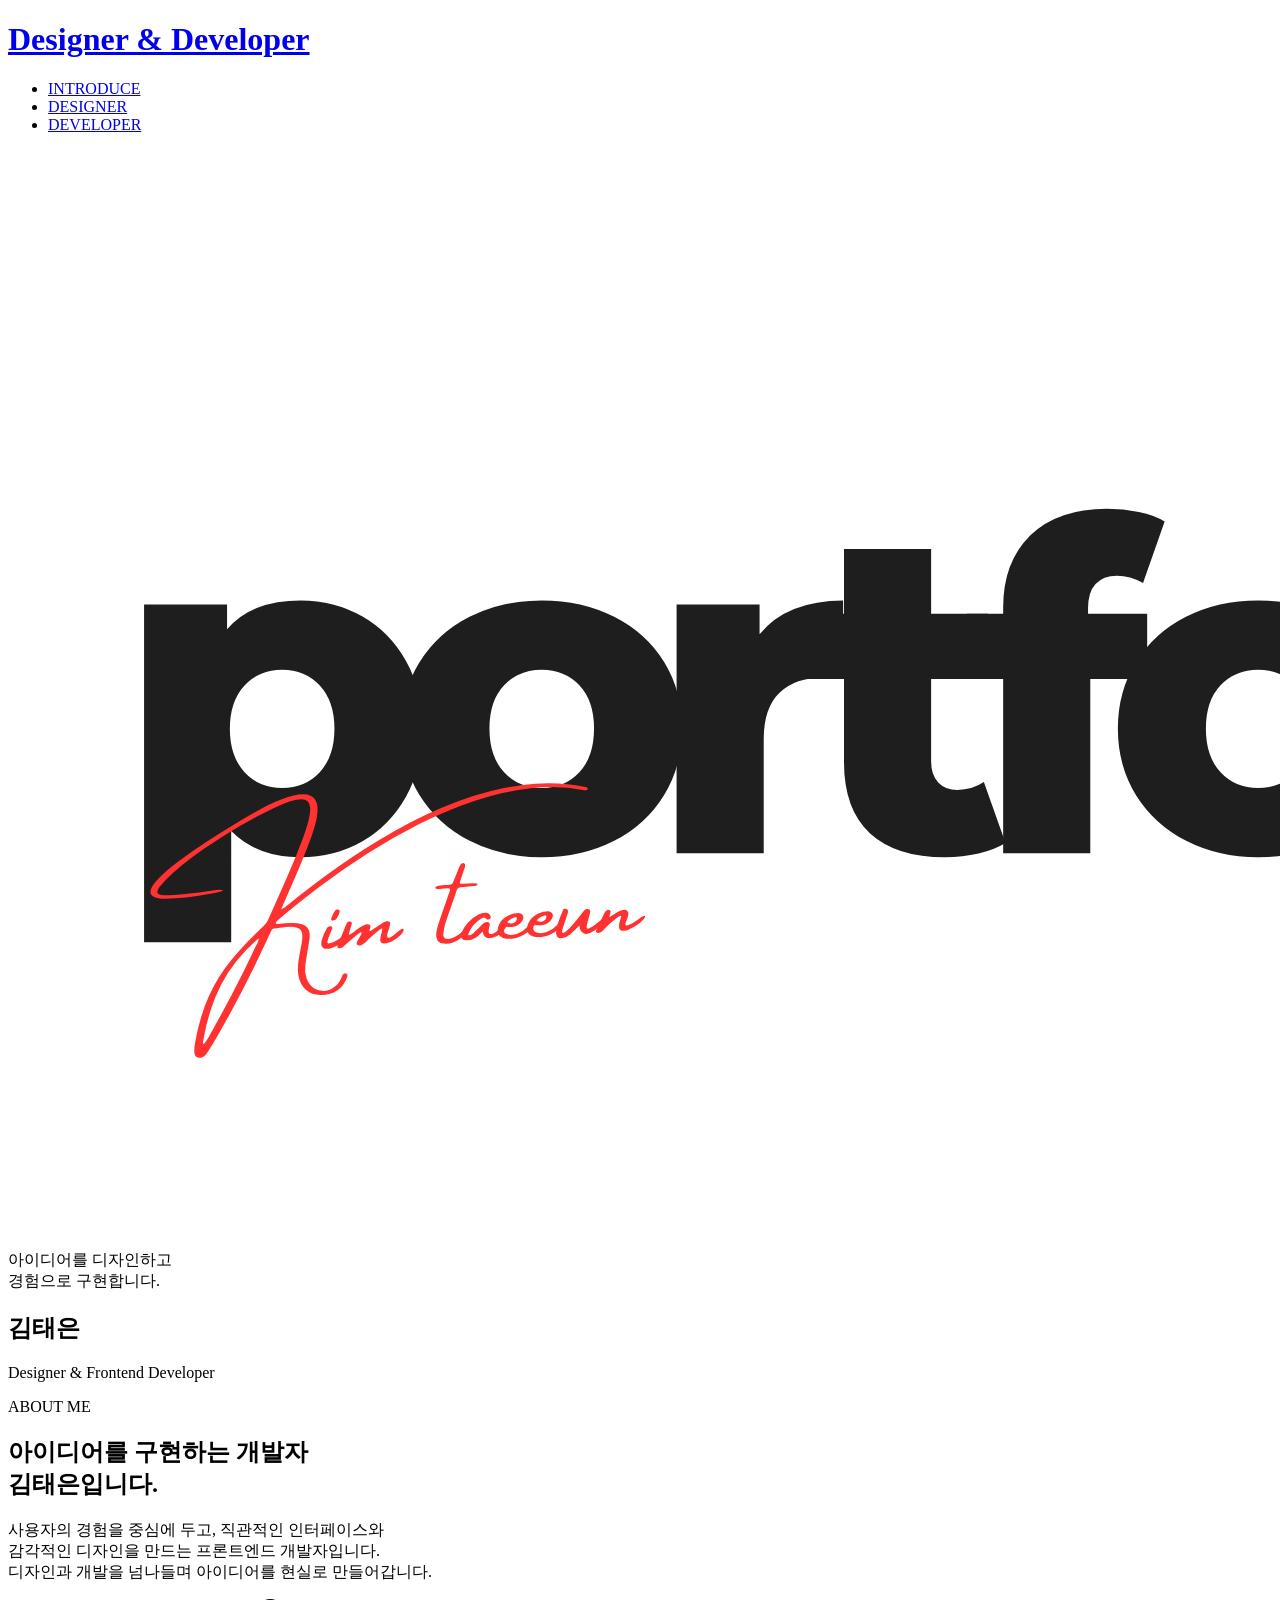
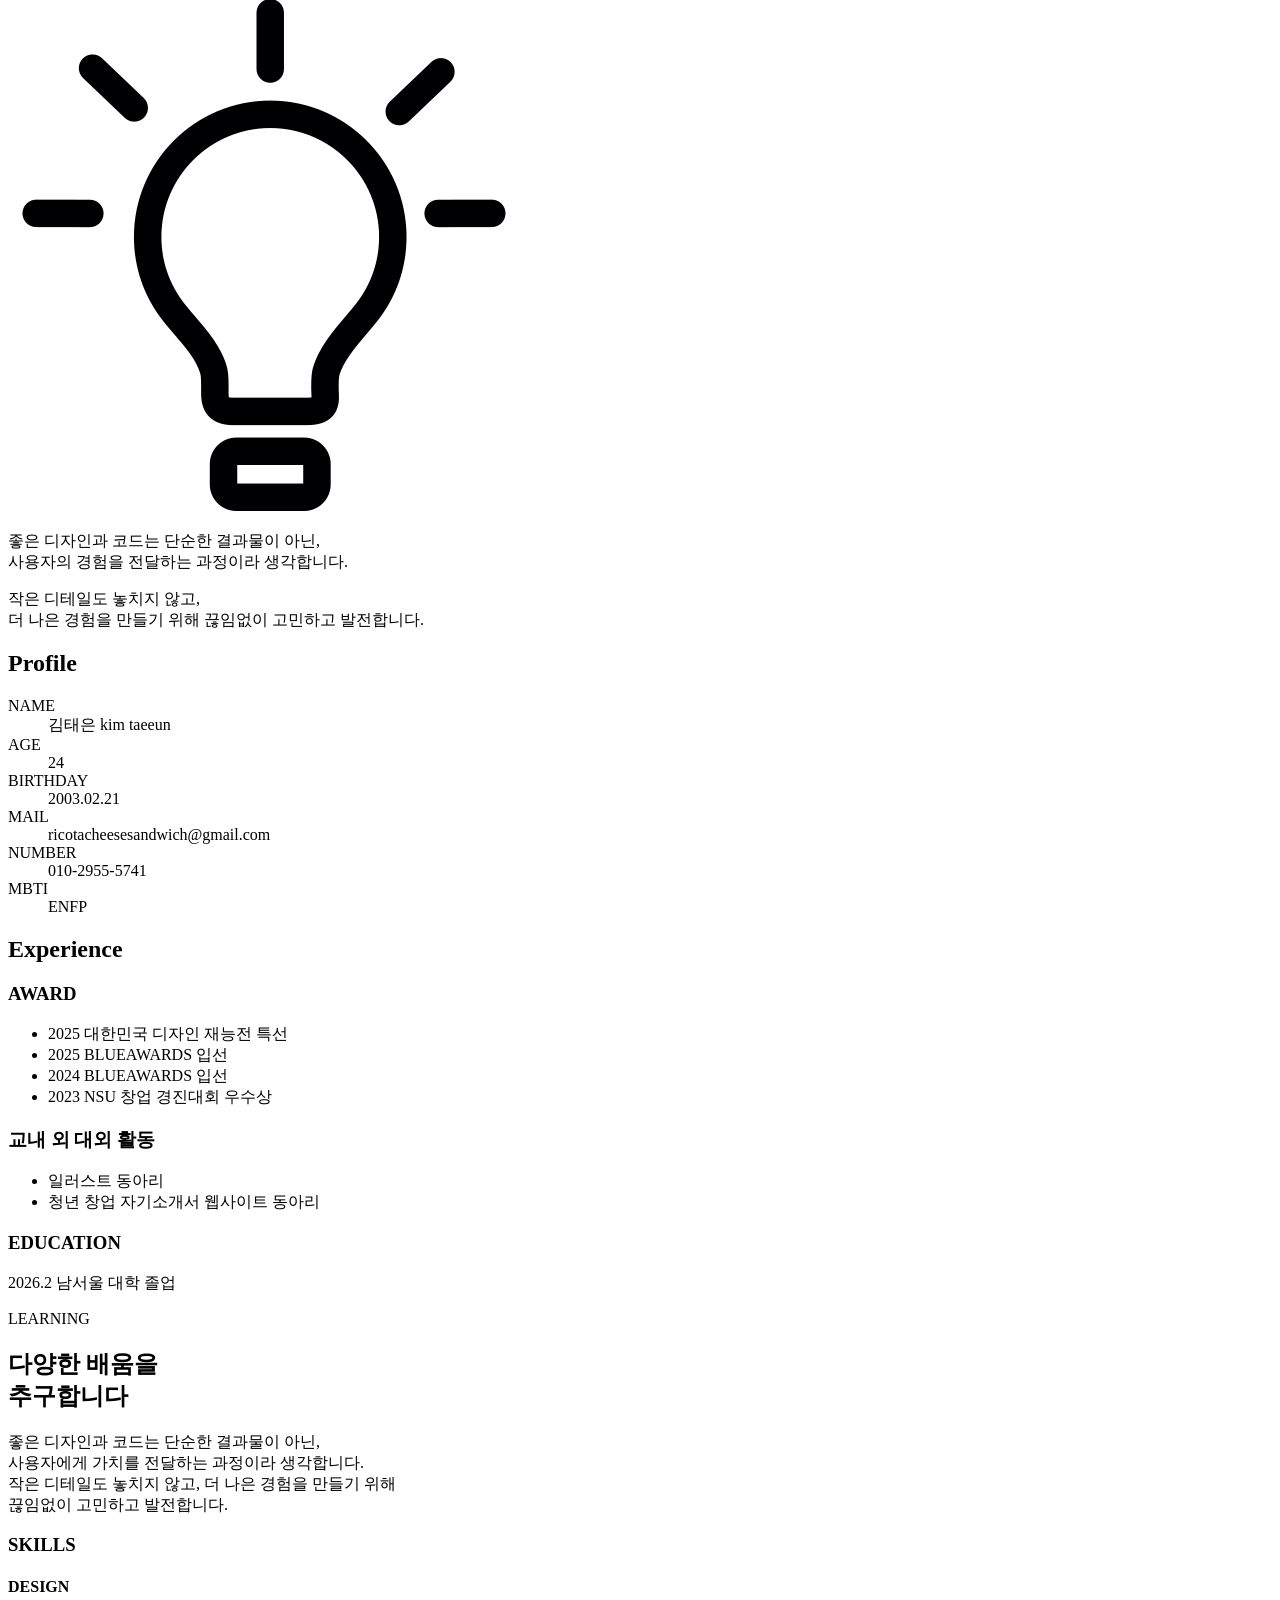
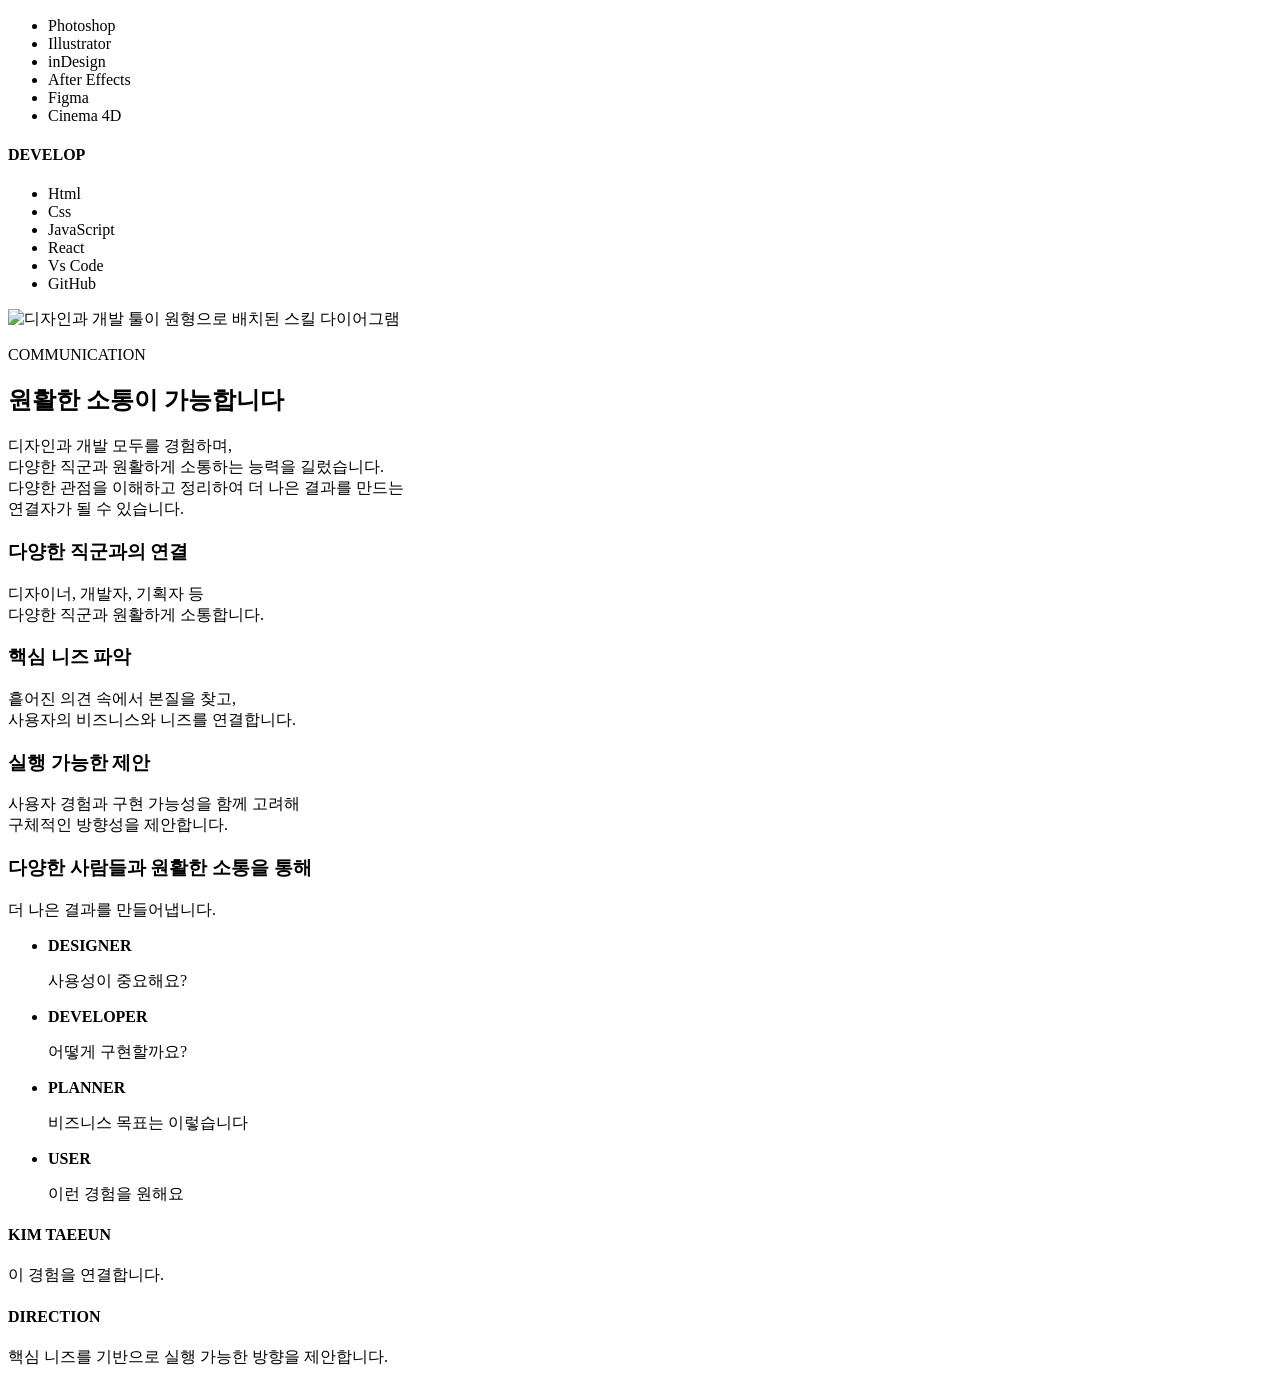
==== index.html @ 9dd090c0 "my_first_project" ====
<!doctype html>
<html lang="en">
  <head>
    <meta charset="UTF-8" />
    <meta name="viewport" content="width=device-width, initial-scale=1.0" />
    <title>김태은 자기소개서 사이트</title>
  </head>

  <body>
    <!-- 상단 -->
    <header class="site-header">
      <div class="site-header__inner">
        <h1 class="logo">
          <a href="#main">Designer & Developer</a>
        </h1>
        <nav class="site-nav">
          <ul>
            <li>
              <a href="#introduce">INTRODUCE</a>
            </li>
            <li>
              <a href="#designer">DESIGNER</a>
            </li>

            <li>
              <a href="#developer">DEVELOPER</a>
            </li>
          </ul>
        </nav>
      </div>
    </header>

    <!-- 메인소개 -->

    <main>
      <div class="hero__image-box">
          <img
            src="img\메인 제목.png"
            alt="포트폴리오로고"
            class="hero__img"
          />
        </div>

      <section id="intro">
        <p>
          아이디어를 디자인하고<br />
          경험으로 구현합니다.
        </p>
      </section>

      <section class="profile-name">
        <h2>김태은</h2>
        <p>Designer &amp; Frontend Developer</p>
      </section>
<!-- 소개첫페이지 -->
       <section id="introduce">
    <p>ABOUT ME</p>

    <h2>
      아이디어를 구현하는 개발자<br>
      김태은입니다.
    </h2>
<p>
      사용자의 경험을 중심에 두고, 직관적인 인터페이스와<br>
      감각적인 디자인을 만드는 프론트엔드 개발자입니다.<br>
      디자인과 개발을 넘나들며 아이디어를 현실로 만들어갑니다.
    </p>
<img src="img\전구 아이콘.png" alt="전구 아이콘">
 <p>
      좋은 디자인과 코드는 단순한 결과물이 아닌,<br>
      사용자의 경험을 전달하는 과정이라 생각합니다.
    </p>
 <p>
      작은 디테일도 놓치지 않고,<br>
      더 나은 경험을 만들기 위해 끊임없이 고민하고 발전합니다.
    </p>
<!-- 내정보 -->
     <section class="information">
      <h2>Profile</h2>

      <dl>
        <dt>NAME</dt>
        <dd>김태은 kim taeeun</dd>

        <dt>AGE</dt>
        <dd>24</dd>

        <dt>BIRTHDAY</dt>
        <dd>2003.02.21</dd>

        <dt>MAIL</dt>
        <dd>ricotacheesesandwich@gmail.com</dd>

        <dt>NUMBER</dt>
        <dd>010-2955-5741</dd>

        <dt>MBTI</dt>
        <dd>ENFP</dd>
      </dl>
    </section>
<!-- 경험 및 스팩 -->
   <section class="experience">
      <h2>Experience</h2>

      <article>
        <h3>AWARD</h3>
        <ul>
          <li>2025 대한민국 디자인 재능전 특선</li>
          <li>2025 BLUEAWARDS 입선</li>
          <li>2024 BLUEAWARDS 입선</li>
          <li>2023 NSU 창업 경진대회 우수상</li>
        </ul>
      </article>

      <article>
        <h3>교내 외 대외 활동</h3>
        <ul>
          <li>일러스트 동아리</li>
          <li>청년 창업 자기소개서 웹사이트 동아리</li>
        </ul>
      </article>

      <article>
        <h3>EDUCATION</h3>
        <p>2026.2 남서울 대학 졸업</p>
      </article>
    </section>
  </section>
  <!-- 배운거 -->
<section id="learning">
    <p>LEARNING</p>

    <h2>
      다양한 배움을<br>
      추구합니다
    </h2>

    <p>
      좋은 디자인과 코드는 단순한 결과물이 아닌,<br>
      사용자에게 가치를 전달하는 과정이라 생각합니다.<br>
      작은 디테일도 놓치지 않고, 더 나은 경험을 만들기 위해<br>
      끊임없이 고민하고 발전합니다.
    </p>
<!-- 스킬 -->
    <section id="skills">
      <h3>SKILLS</h3>

      <section>
        <h4>DESIGN</h4>
        <ul>
          <li>Photoshop</li>
          <li>Illustrator</li>
          <li>inDesign</li>
          <li>After Effects</li>
          <li>Figma</li>
          <li>Cinema 4D</li>
        </ul>
      </section>

      <section>
        <h4>DEVELOP</h4>
        <ul>
          <li>Html</li>
          <li>Css</li>
          <li>JavaScript</li>
          <li>React</li>
          <li>Vs Code</li>
          <li>GitHub</li>
        </ul>
      </section>
    </section>

<!-- 고민을 좀 해봐야함. 돌아가는 아이콘들임 -->
       <img src="" alt="디자인과 개발 툴이 원형으로 배치된 스킬 다이어그램">

<!-- 커뮤니케이션 -->
       <section id="communication">
    <p>COMMUNICATION</p>

    <h2>원활한 소통이 가능합니다</h2>

    <p>
      디자인과 개발 모두를 경험하며,<br>
      다양한 직군과 원활하게 소통하는 능력을 길렀습니다.<br>
      다양한 관점을 이해하고 정리하여 더 나은 결과를 만드는<br>
      연결자가 될 수 있습니다.
    </p>
    </main>

      <section label="소통 방식">
      <article>
        <h3>다양한 직군과의 연결</h3>
        <p>
          디자이너, 개발자, 기획자 등<br>
          다양한 직군과 원활하게 소통합니다.
        </p>
      </article>

      <article>
        <h3>핵심 니즈 파악</h3>
        <p>
          흩어진 의견 속에서 본질을 찾고,<br>
          사용자의 비즈니스와 니즈를 연결합니다.
        </p>
      </article>

      <article>
        <h3>실행 가능한 제안</h3>
        <p>
          사용자 경험과 구현 가능성을 함께 고려해<br>
          구체적인 방향성을 제안합니다.
        </p>
      </article>
    </section>

    <section label="협업 흐름">
      <h3>다양한 사람들과 원활한 소통을 통해</h3>
      <p>더 나은 결과를 만들어냅니다.</p>

      <ul>
        <li>
          <strong>DESIGNER</strong>
          <p>사용성이 중요해요?</p>
        </li>
        <li>
          <strong>DEVELOPER</strong>
          <p>어떻게 구현할까요?</p>
        </li>
        <li>
          <strong>PLANNER</strong>
          <p>비즈니스 목표는 이렇습니다</p>
        </li>
        <li>
          <strong>USER</strong>
          <p>이런 경험을 원해요</p>
        </li>
      </ul>

      <article>
        <h4>KIM TAEEUN</h4>
        <p>이 경험을 연결합니다.</p>
      </article>

      <article>
        <h4>DIRECTION</h4>
        <p>핵심 니즈를 기반으로 실행 가능한 방향을 제안합니다.</p>
      </article>
    </section>
  </section>

  </body>
</html>
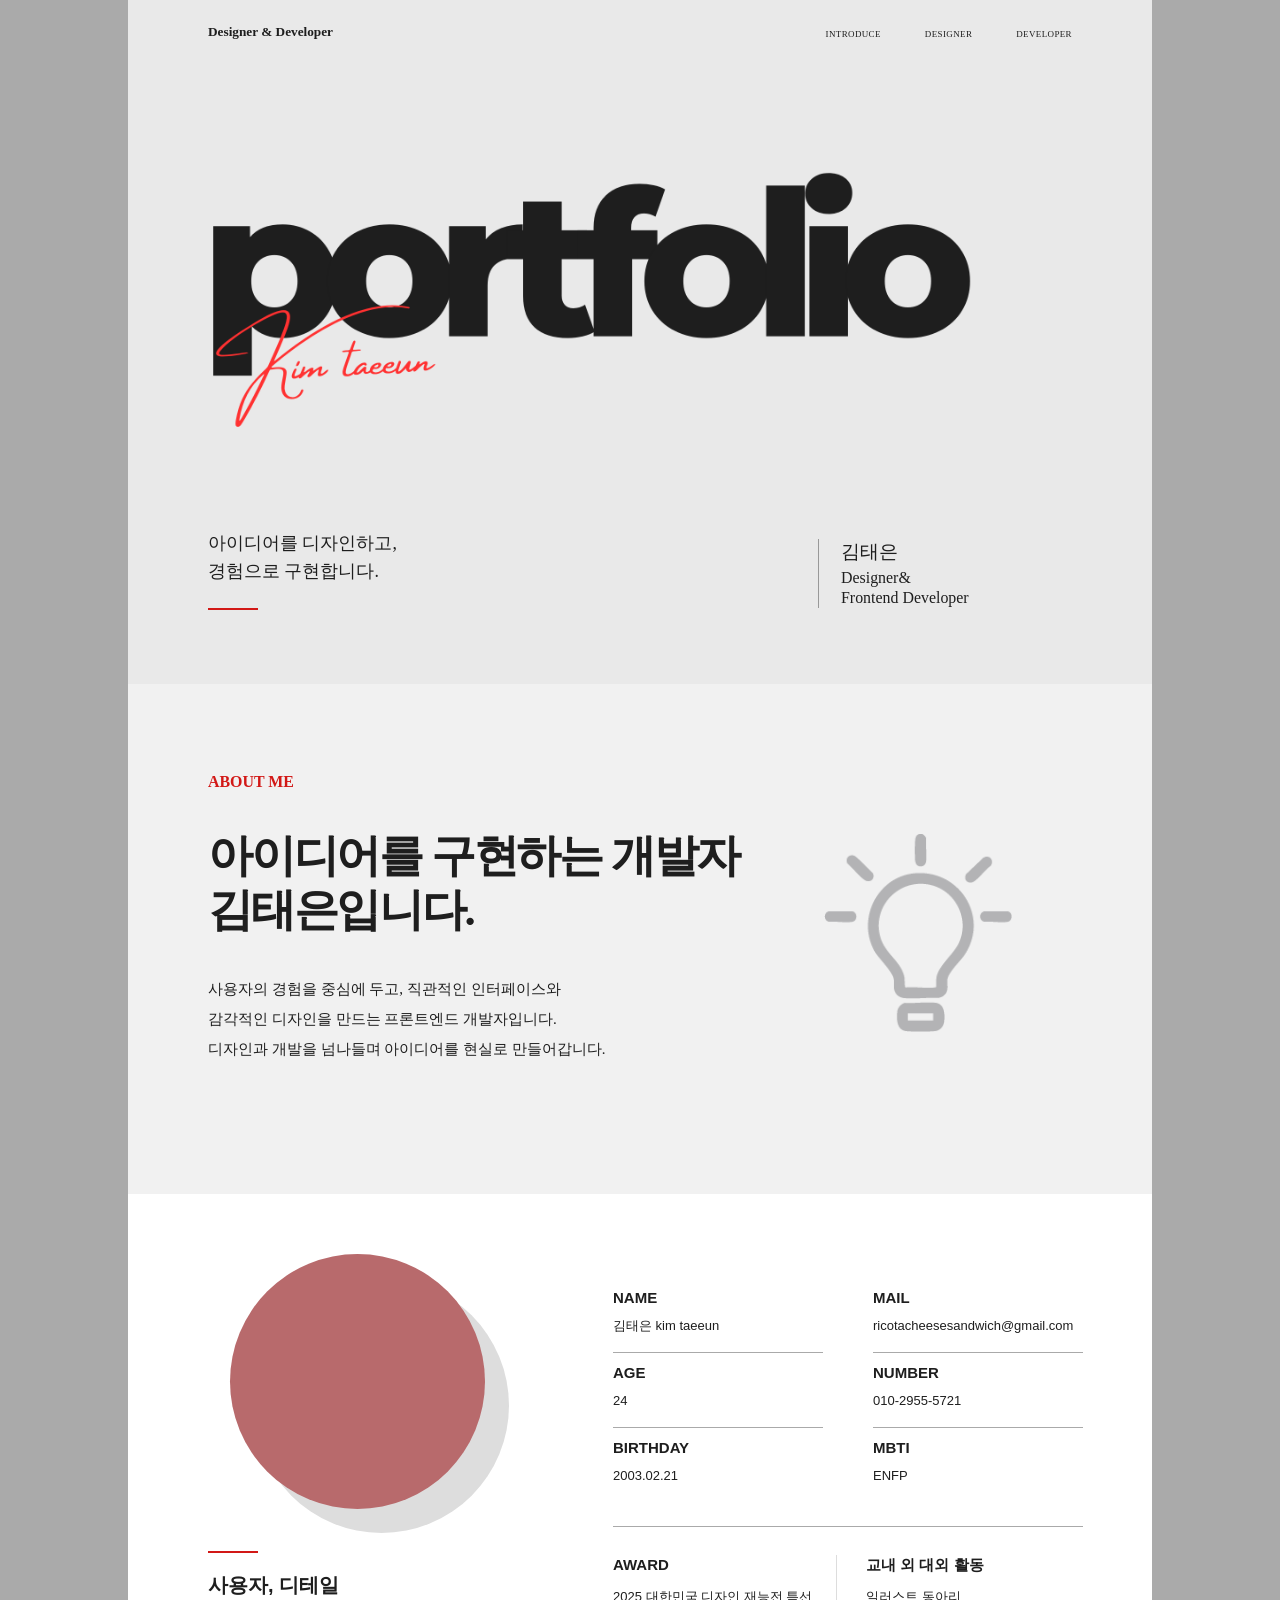
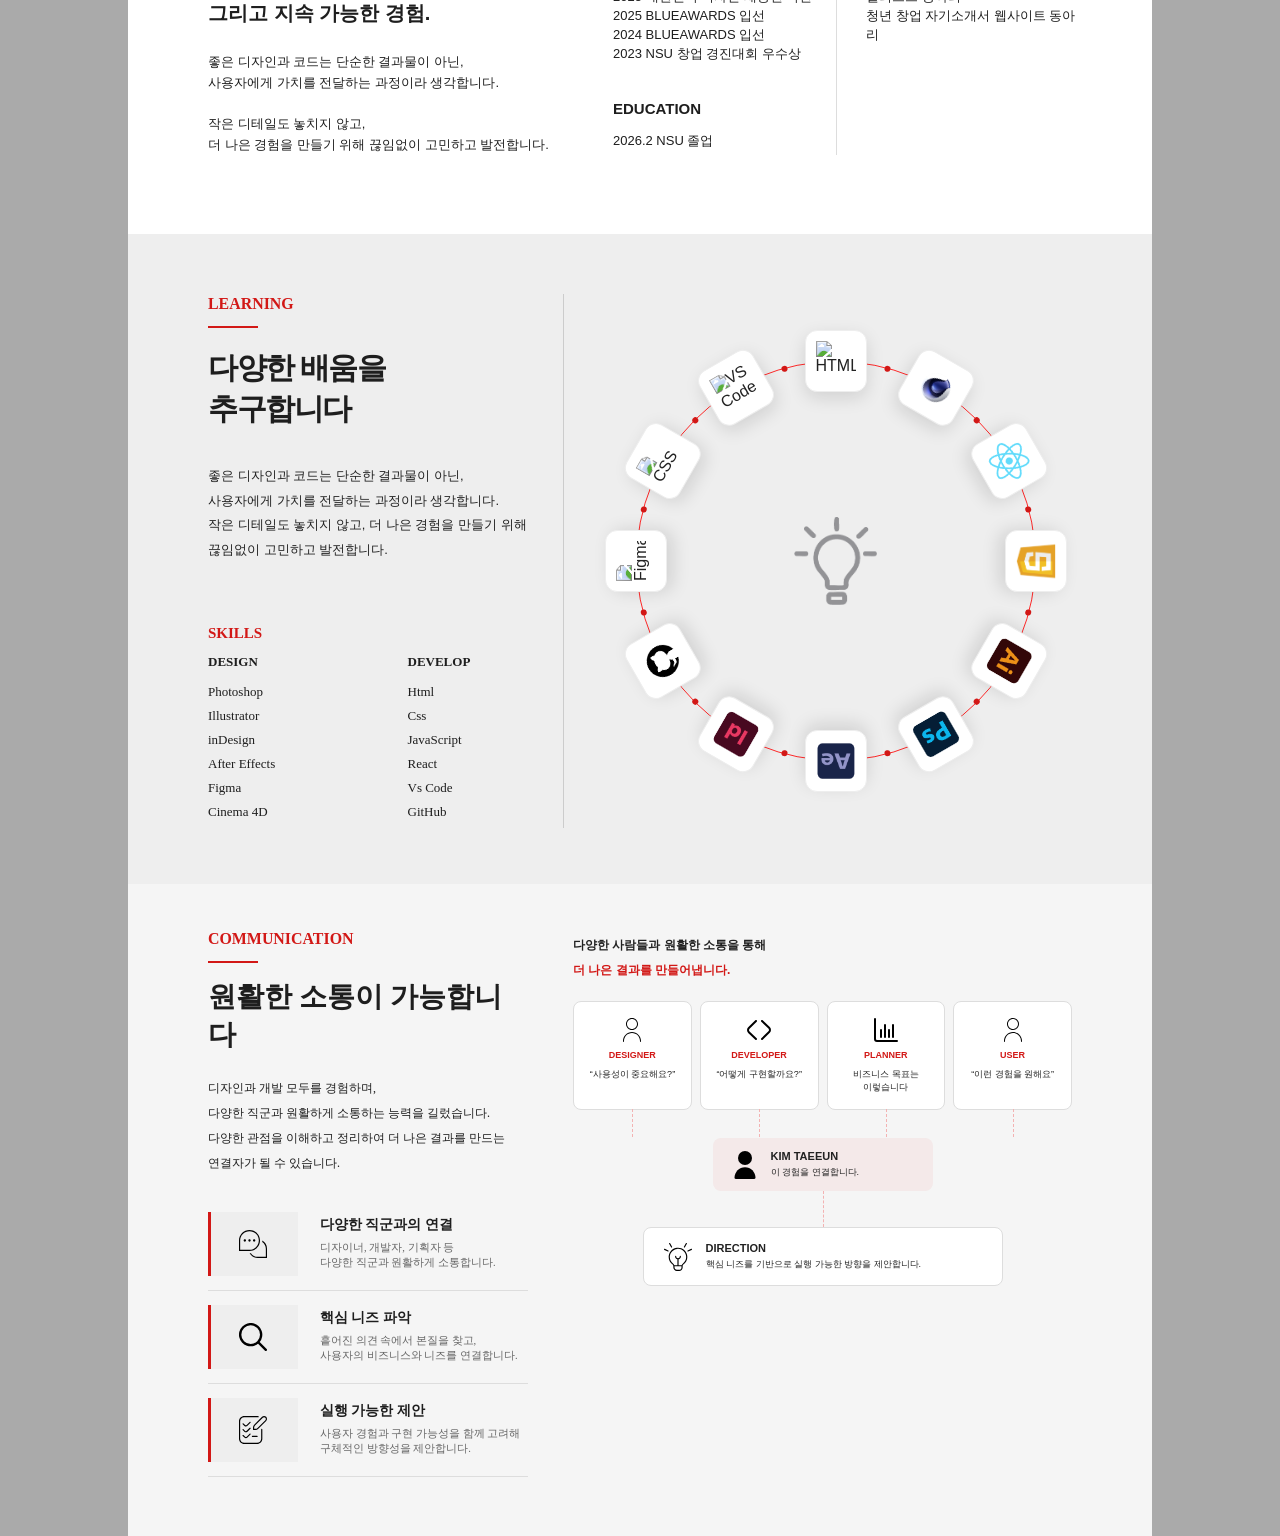
==== commit 7c1be2f8: "html_end" ====
--- a/index.html
+++ b/index.html
@@ -1,252 +1,395 @@
 <!doctype html>
-<html lang="en">
+<html lang="ko">
   <head>
     <meta charset="UTF-8" />
     <meta name="viewport" content="width=device-width, initial-scale=1.0" />
-    <title>김태은 자기소개서 사이트</title>
+    <title>Kim Taeeun Portfolio</title>
+    <link rel="stylesheet" href="indexstyle.css" />
   </head>
 
   <body>
-    <!-- 상단 -->
-    <header class="site-header">
-      <div class="site-header__inner">
+    <div class="page">
+      <header class="site-header">
         <h1 class="logo">
-          <a href="#main">Designer & Developer</a>
+          <a href="./index.html">Designer & Developer</a>
         </h1>
-        <nav class="site-nav">
+
+        <nav class="site-nav" aria-label="주요 메뉴">
           <ul>
-            <li>
-              <a href="#introduce">INTRODUCE</a>
-            </li>
-            <li>
-              <a href="#designer">DESIGNER</a>
-            </li>
-
-            <li>
-              <a href="#developer">DEVELOPER</a>
-            </li>
+            <li><a href="./index.html">INTRODUCE</a></li>
+            <li><a href="./design.html">DESIGNER</a></li>
+            <li><a href="./developer.html">DEVELOPER</a></li>
           </ul>
         </nav>
-      </div>
-    </header>
-
-    <!-- 메인소개 -->
-
-    <main>
-      <div class="hero__image-box">
+      </header>
+
+      <main>
+        <section class="hero">
           <img
-            src="img\메인 제목.png"
-            alt="포트폴리오로고"
+            src="img\main_title.png"
+            alt="portfolio Kim Taeeun"
             class="hero__img"
           />
-        </div>
-
-      <section id="intro">
-        <p>
-          아이디어를 디자인하고<br />
-          경험으로 구현합니다.
-        </p>
-      </section>
-
-      <section class="profile-name">
-        <h2>김태은</h2>
-        <p>Designer &amp; Frontend Developer</p>
-      </section>
-<!-- 소개첫페이지 -->
-       <section id="introduce">
-    <p>ABOUT ME</p>
-
-    <h2>
-      아이디어를 구현하는 개발자<br>
-      김태은입니다.
-    </h2>
-<p>
-      사용자의 경험을 중심에 두고, 직관적인 인터페이스와<br>
-      감각적인 디자인을 만드는 프론트엔드 개발자입니다.<br>
-      디자인과 개발을 넘나들며 아이디어를 현실로 만들어갑니다.
-    </p>
-<img src="img\전구 아이콘.png" alt="전구 아이콘">
- <p>
-      좋은 디자인과 코드는 단순한 결과물이 아닌,<br>
-      사용자의 경험을 전달하는 과정이라 생각합니다.
-    </p>
- <p>
-      작은 디테일도 놓치지 않고,<br>
-      더 나은 경험을 만들기 위해 끊임없이 고민하고 발전합니다.
-    </p>
-<!-- 내정보 -->
-     <section class="information">
-      <h2>Profile</h2>
-
-      <dl>
-        <dt>NAME</dt>
-        <dd>김태은 kim taeeun</dd>
-
-        <dt>AGE</dt>
-        <dd>24</dd>
-
-        <dt>BIRTHDAY</dt>
-        <dd>2003.02.21</dd>
-
-        <dt>MAIL</dt>
-        <dd>ricotacheesesandwich@gmail.com</dd>
-
-        <dt>NUMBER</dt>
-        <dd>010-2955-5741</dd>
-
-        <dt>MBTI</dt>
-        <dd>ENFP</dd>
-      </dl>
-    </section>
-<!-- 경험 및 스팩 -->
-   <section class="experience">
-      <h2>Experience</h2>
-
-      <article>
-        <h3>AWARD</h3>
-        <ul>
-          <li>2025 대한민국 디자인 재능전 특선</li>
-          <li>2025 BLUEAWARDS 입선</li>
-          <li>2024 BLUEAWARDS 입선</li>
-          <li>2023 NSU 창업 경진대회 우수상</li>
-        </ul>
-      </article>
-
-      <article>
-        <h3>교내 외 대외 활동</h3>
-        <ul>
-          <li>일러스트 동아리</li>
-          <li>청년 창업 자기소개서 웹사이트 동아리</li>
-        </ul>
-      </article>
-
-      <article>
-        <h3>EDUCATION</h3>
-        <p>2026.2 남서울 대학 졸업</p>
-      </article>
-    </section>
-  </section>
-  <!-- 배운거 -->
-<section id="learning">
-    <p>LEARNING</p>
-
-    <h2>
-      다양한 배움을<br>
-      추구합니다
-    </h2>
-
-    <p>
-      좋은 디자인과 코드는 단순한 결과물이 아닌,<br>
-      사용자에게 가치를 전달하는 과정이라 생각합니다.<br>
-      작은 디테일도 놓치지 않고, 더 나은 경험을 만들기 위해<br>
-      끊임없이 고민하고 발전합니다.
-    </p>
-<!-- 스킬 -->
-    <section id="skills">
-      <h3>SKILLS</h3>
-
-      <section>
-        <h4>DESIGN</h4>
-        <ul>
-          <li>Photoshop</li>
-          <li>Illustrator</li>
-          <li>inDesign</li>
-          <li>After Effects</li>
-          <li>Figma</li>
-          <li>Cinema 4D</li>
-        </ul>
-      </section>
-
-      <section>
-        <h4>DEVELOP</h4>
-        <ul>
-          <li>Html</li>
-          <li>Css</li>
-          <li>JavaScript</li>
-          <li>React</li>
-          <li>Vs Code</li>
-          <li>GitHub</li>
-        </ul>
-      </section>
-    </section>
-
-<!-- 고민을 좀 해봐야함. 돌아가는 아이콘들임 -->
-       <img src="" alt="디자인과 개발 툴이 원형으로 배치된 스킬 다이어그램">
-
-<!-- 커뮤니케이션 -->
-       <section id="communication">
-    <p>COMMUNICATION</p>
-
-    <h2>원활한 소통이 가능합니다</h2>
-
-    <p>
-      디자인과 개발 모두를 경험하며,<br>
-      다양한 직군과 원활하게 소통하는 능력을 길렀습니다.<br>
-      다양한 관점을 이해하고 정리하여 더 나은 결과를 만드는<br>
-      연결자가 될 수 있습니다.
-    </p>
-    </main>
-
-      <section label="소통 방식">
-      <article>
-        <h3>다양한 직군과의 연결</h3>
-        <p>
-          디자이너, 개발자, 기획자 등<br>
-          다양한 직군과 원활하게 소통합니다.
-        </p>
-      </article>
-
-      <article>
-        <h3>핵심 니즈 파악</h3>
-        <p>
-          흩어진 의견 속에서 본질을 찾고,<br>
-          사용자의 비즈니스와 니즈를 연결합니다.
-        </p>
-      </article>
-
-      <article>
-        <h3>실행 가능한 제안</h3>
-        <p>
-          사용자 경험과 구현 가능성을 함께 고려해<br>
-          구체적인 방향성을 제안합니다.
-        </p>
-      </article>
-    </section>
-
-    <section label="협업 흐름">
-      <h3>다양한 사람들과 원활한 소통을 통해</h3>
-      <p>더 나은 결과를 만들어냅니다.</p>
-
-      <ul>
-        <li>
-          <strong>DESIGNER</strong>
-          <p>사용성이 중요해요?</p>
-        </li>
-        <li>
-          <strong>DEVELOPER</strong>
-          <p>어떻게 구현할까요?</p>
-        </li>
-        <li>
-          <strong>PLANNER</strong>
-          <p>비즈니스 목표는 이렇습니다</p>
-        </li>
-        <li>
-          <strong>USER</strong>
-          <p>이런 경험을 원해요</p>
-        </li>
-      </ul>
-
-      <article>
-        <h4>KIM TAEEUN</h4>
-        <p>이 경험을 연결합니다.</p>
-      </article>
-
-      <article>
-        <h4>DIRECTION</h4>
-        <p>핵심 니즈를 기반으로 실행 가능한 방향을 제안합니다.</p>
-      </article>
-    </section>
-  </section>
-
+          <p class="hero__copy">
+            아이디어를 디자인하고,<br />
+            경험으로 구현합니다.
+          </p>
+
+          <section class="hero__profile" aria-label="프로필 요약">
+            <h2>김태은</h2>
+            <p>Designer&amp;<br />Frontend Developer</p>
+          </section>
+        </section>
+
+        <section class="about">
+          <div class="about__text">
+            <p class="about-label">ABOUT ME</p>
+
+            <h2>
+              아이디어를 구현하는 개발자<br />
+              김태은입니다.
+            </h2>
+
+            <p>
+              사용자의 경험을 중심에 두고, 직관적인 인터페이스와<br />
+              감각적인 디자인을 만드는 프론트엔드 개발자입니다.<br />
+              디자인과 개발을 넘나들며 아이디어를 현실로 만들어갑니다.
+            </p>
+          </div>
+
+          <img src="img/off.webp" alt="전구 아이콘" class="about__icon" />
+        </section>
+
+        <section class="profile-section">
+          <div class="profile-section__left">
+            <div class="circle-deco"></div>
+
+            <p class="red-line"></p>
+
+            <h2>
+              사용자, 디테일<br />
+              그리고 지속 가능한 경험.
+            </h2>
+
+            <p>
+              좋은 디자인과 코드는 단순한 결과물이 아닌,<br />
+              사용자에게 가치를 전달하는 과정이라 생각합니다.
+            </p>
+
+            <p>
+              작은 디테일도 놓치지 않고,<br />
+              더 나은 경험을 만들기 위해 끊임없이 고민하고 발전합니다.
+            </p>
+          </div>
+
+          <div class="profile-section__right">
+            <section class="information">
+              <h2 class="blind">Profile</h2>
+
+              <dl>
+                <div>
+                  <dt>NAME</dt>
+                  <dd>김태은 kim taeeun</dd>
+                </div>
+
+                <div>
+                  <dt>MAIL</dt>
+                  <dd>ricotacheesesandwich@gmail.com</dd>
+                </div>
+
+                <div>
+                  <dt>AGE</dt>
+                  <dd>24</dd>
+                </div>
+
+                <div>
+                  <dt>NUMBER</dt>
+                  <dd>010-2955-5721</dd>
+                </div>
+
+                <div>
+                  <dt>BIRTHDAY</dt>
+                  <dd>2003.02.21</dd>
+                </div>
+
+                <div>
+                  <dt>MBTI</dt>
+                  <dd>ENFP</dd>
+                </div>
+              </dl>
+            </section>
+
+            <section class="experience">
+              <h2 class="blind">Experience</h2>
+
+              <div class="experience-left">
+                <article>
+                  <h3>AWARD</h3>
+                  <ul>
+                    <li>2025 대한민국 디자인 재능전 특선</li>
+                    <li>2025 BLUEAWARDS 입선</li>
+                    <li>2024 BLUEAWARDS 입선</li>
+                    <li>2023 NSU 창업 경진대회 우수상</li>
+                  </ul>
+                </article>
+
+                <article>
+                  <h3>EDUCATION</h3>
+                  <p>2026.2 NSU 졸업</p>
+                </article>
+              </div>
+
+              <div class="experience-right">
+                <article>
+                  <h3>교내 외 대외 활동</h3>
+                  <ul>
+                    <li>일러스트 동아리</li>
+                    <li>청년 창업 자기소개서 웹사이트 동아리</li>
+                  </ul>
+                </article>
+              </div>
+            </section>
+          </div>
+        </section>
+
+        <section class="learning-section">
+          <div class="learning-section__left">
+            <p class="section-label">LEARNING</p>
+
+            <h2>
+              다양한 배움을<br />
+              추구합니다
+            </h2>
+
+            <p>
+              좋은 디자인과 코드는 단순한 결과물이 아닌,<br />
+              사용자에게 가치를 전달하는 과정이라 생각합니다.<br />
+              작은 디테일도 놓치지 않고, 더 나은 경험을 만들기 위해<br />
+              끊임없이 고민하고 발전합니다.
+            </p>
+
+            <section class="skills">
+              <h3>SKILLS</h3>
+
+              <div class="skills__list">
+                <article>
+                  <h4>DESIGN</h4>
+                  <ul>
+                    <li>Photoshop</li>
+                    <li>Illustrator</li>
+                    <li>inDesign</li>
+                    <li>After Effects</li>
+                    <li>Figma</li>
+                    <li>Cinema 4D</li>
+                  </ul>
+                </article>
+
+                <article>
+                  <h4>DEVELOP</h4>
+                  <ul>
+                    <li>Html</li>
+                    <li>Css</li>
+                    <li>JavaScript</li>
+                    <li>React</li>
+                    <li>Vs Code</li>
+                    <li>GitHub</li>
+                  </ul>
+                </article>
+              </div>
+            </section>
+          </div>
+
+          <section class="tool-orbit" aria-label="사용 가능 툴">
+            <div class="orbit-area">
+              <div class="orbit-line"></div>
+              <div class="orbit-dots">
+                <span></span>
+                <span></span>
+                <span></span>
+                <span></span>
+                <span></span>
+                <span></span>
+                <span></span>
+                <span></span>
+                <span></span>
+                <span></span>
+                <span></span>
+                <span></span>
+              </div>
+              <ul class="tool-list">
+                <li class="tool-item">
+                  <div class="tool-card">
+                    <img src="img/html.png" alt="HTML" />
+                  </div>
+                </li>
+                <li class="tool-item">
+                  <div class="tool-card">
+                    <img src="img/cinema4d.png" alt="Cinema 4D" />
+                  </div>
+                </li>
+                <li class="tool-item">
+                  <div class="tool-card">
+                    <img src="img/react.png" alt="React" />
+                  </div>
+                </li>
+                <li class="tool-item">
+                  <div class="tool-card">
+                    <img src="img/js.png" alt="JavaScript" />
+                  </div>
+                </li>
+                <li class="tool-item">
+                  <div class="tool-card">
+                    <img src="img/illrstration.png" alt="Illustrator" />
+                  </div>
+                </li>
+                <li class="tool-item">
+                  <div class="tool-card">
+                    <img src="img/photoshop.png" alt="Photoshop" />
+                  </div>
+                </li>
+                <li class="tool-item">
+                  <div class="tool-card">
+                    <img src="img/afftereffect.png" alt="After Effects" />
+                  </div>
+                </li>
+                <li class="tool-item">
+                  <div class="tool-card">
+                    <img src="img/indesign.png" alt="InDesign" />
+                  </div>
+                </li>
+                <li class="tool-item">
+                  <div class="tool-card">
+                    <img src="img/github.png" alt="GitHub" />
+                  </div>
+                </li>
+                <li class="tool-item">
+                  <div class="tool-card">
+                    <img src="img/figma.png" alt="Figma" />
+                  </div>
+                </li>
+                <li class="tool-item">
+                  <div class="tool-card">
+                    <img src="img/css.png" alt="CSS" />
+                  </div>
+                </li>
+                <li class="tool-item">
+                  <div class="tool-card">
+                    <img src="img/vscode.png" alt="VS Code" />
+                  </div>
+                </li>
+              </ul>
+
+              <button
+                class="idea-button"
+                type="button"
+                aria-label="아이디어 전구"
+              >
+                <img class="bulb-off" src="img/off.webp" alt="" />
+                <img class="bulb-on" src="img/on.webp" alt="" />
+              </button>
+            </div>
+          </section>
+        </section>
+
+        <section class="communication-section">
+          <div class="communication-section__left">
+            <p class="section-label">COMMUNICATION</p>
+
+            <h2>원활한 소통이 가능합니다</h2>
+
+            <p>
+              디자인과 개발 모두를 경험하며,<br />
+              다양한 직군과 원활하게 소통하는 능력을 길렀습니다.<br />
+              다양한 관점을 이해하고 정리하여 더 나은 결과를 만드는<br />
+              연결자가 될 수 있습니다.
+            </p>
+
+            <section class="communication-list" aria-label="소통 역량">
+              <article>
+                <img src="img\user_experience.svg" alt="말풍선아이콘" />
+                <div>
+                  <h3>다양한 직군과의 연결</h3>
+                  <p>
+                    디자이너, 개발자, 기획자 등<br />
+                    다양한 직군과 원활하게 소통합니다.
+                  </p>
+                </div>
+              </article>
+
+              <article>
+                <img src="img\seo_accessibility.svg" alt="검색아이콘" />
+                <div>
+                  <h3>핵심 니즈 파악</h3>
+                  <p>
+                    흩어진 의견 속에서 본질을 찾고,<br />
+                    사용자의 비즈니스와 니즈를 연결합니다.
+                  </p>
+                </div>
+              </article>
+
+              <article>
+                <img src="img\actionable_suggestions.svg" alt="체크리스트" />
+                <div>
+                  <h3>실행 가능한 제안</h3>
+                  <p>
+                    사용자 경험과 구현 가능성을 함께 고려해<br />
+                    구체적인 방향성을 제안합니다.
+                  </p>
+                </div>
+              </article>
+            </section>
+          </div>
+
+          <section class="collaboration-flow">
+            <div class="flow-title">
+              <h3>다양한 사람들과 원활한 소통을 통해</h3>
+              <p>더 나은 결과를 만들어냅니다.</p>
+            </div>
+
+            <ul class="role-list">
+              <li>
+                <img src="img\person_icon.svg" alt="선사람아이콘" />
+                <strong>DESIGNER</strong>
+                <p>“사용성이 중요해요?”</p>
+              </li>
+
+              <li>
+                <img src="img\component_understanding.svg" alt="코드아이콘" />
+                <strong>DEVELOPER</strong>
+                <p>“어떻게 구현할까요?”</p>
+              </li>
+
+              <li>
+                <img src="img\planner.svg" alt="그래프아이콘" />
+                <strong>PLANNER</strong>
+                <p>비즈니스 목표는<br />이렇습니다</p>
+              </li>
+
+              <li>
+                <img src="img\person_icon.svg" alt="사용자아이콘" />
+                <strong>USER</strong>
+                <p>“이런 경험을 원해요”</p>
+              </li>
+            </ul>
+
+            <article class="taeeun-card">
+              <img src="img\filled_person_icon.svg" alt="채워진사람아이콘" />
+              <div>
+                <h4>KIM TAEEUN</h4>
+                <p>이 경험을 연결합니다.</p>
+              </div>
+            </article>
+
+            <article class="direction-card">
+              <img src="img\direction.svg" alt="아이디어전구" />
+              <div>
+                <h4>DIRECTION</h4>
+                <p>핵심 니즈를 기반으로 실행 가능한 방향을 제안합니다.</p>
+              </div>
+            </article>
+          </section>
+        </section>
+      </main>
+    </div>
   </body>
 </html>
--- a/indexstyle.css
+++ b/indexstyle.css
@@ -0,0 +1,983 @@
+* {
+  box-sizing: border-box;
+}
+
+html {
+  scroll-behavior: smooth;
+}
+
+body {
+  margin: 0;
+  background: #aaa;
+  color: #222;
+  font-family: "Pretendard", "Noto Sans KR", Arial, sans-serif;
+}
+
+a {
+  color: inherit;
+  text-decoration: none;
+}
+
+ul {
+  margin: 0;
+  padding: 0;
+  list-style: none;
+}
+
+img {
+  display: block;
+}
+
+.page {
+  width: 1024px;
+  margin: 0 auto;
+  background: #fff;
+  overflow: hidden;
+}
+
+.blind {
+  position: absolute;
+  width: 1px;
+  height: 1px;
+  overflow: hidden;
+  clip-path: inset(50%);
+}
+
+.section-label {
+  margin: 0;
+  color: #d21816;
+  leading-trim: both;
+  text-edge: cap;
+  font-family: Montserrat;
+  font-size: 15.927px;
+  font-style: normal;
+  font-weight: 700;
+  line-height: 19.75px;
+}
+
+.section-label::after {
+  content: "";
+  display: block;
+  width: 50px;
+  height: 2.134px;
+  margin-top: 12px;
+  background: #d21816;
+}
+
+/* HEADER */
+/* 디자인,디벨롭로고 */
+.site-header {
+  width: 1024px;
+  height: 64px;
+  padding: 0 80px;
+  display: flex;
+  justify-content: space-between;
+  align-items: center;
+  background: #e9e9e9;
+}
+
+.logo {
+  color: #1e1e1e;
+  leading-trim: both;
+  text-edge: cap;
+  font-family: Montserrat;
+  font-size: 13.277px;
+  font-style: normal;
+  font-weight: 700;
+  line-height: normal;
+}
+/* 메뉴 */
+.site-nav ul {
+  display: flex;
+  gap: 44px;
+
+  color: #1e1e1e;
+  font-family: Montserrat;
+  font-size: 15px;
+  font-weight: 400;
+  line-height: normal;
+
+  list-style: none;
+  margin: 0;
+  padding: 0;
+}
+
+/* 링크 */
+.site-nav a {
+  position: relative;
+  display: inline-block;
+
+  color: #1e1e1e;
+  font-size: 9px;
+  letter-spacing: 0.04em;
+  text-decoration: none;
+
+  transition: color 0.3s ease;
+}
+
+/* 밑줄 */
+.site-nav a::after {
+  content: "";
+
+  position: absolute;
+  left: -4px;
+  bottom: -10px;
+  width: calc(100% + 8px);
+  height: 2px;
+
+  background: #d21816;
+
+  transform: scaleX(0);
+  transform-origin: left center;
+
+  transition: transform 0.3s ease;
+}
+
+/* Hover */
+.site-nav a:hover {
+  color: #d21816;
+}
+
+.site-nav a:hover::after {
+  transform: scaleX(1);
+}
+/* HERO */
+/* 메인 전체관련 */
+.hero {
+  position: relative;
+  width: 100%;
+  height: 620px;
+  background: #e9e9e9;
+  overflow: hidden;
+}
+/* 포폴타이틀 */
+.hero__img {
+  position: absolute;
+  left: 25px;
+  top: -160px;
+  width: 850px;
+  height: 720px;
+  aspect-ratio: 85 / 29;
+  object-fit: contain;
+  transform: none;
+  z-index: 1;
+}
+/* 포폴글자 */
+.hero__copy {
+  position: absolute;
+  left: 80px;
+  top: 465px;
+  margin: 0;
+  z-index: 2;
+  color: #1e1e1e;
+  leading-trim: both;
+  text-edge: cap;
+  font-family: Montserrat;
+  font-size: 17.786px;
+  font-weight: 400;
+  line-height: 28.457px;
+}
+/* 글자 아래 붉은선 */
+.hero__copy::after {
+  content: "";
+  display: block;
+  width: 50px;
+  height: 2.134px;
+  margin-top: 22px;
+  background: #d21816;
+}
+/* 명함전체/선 */
+.hero__profile {
+  position: absolute;
+  left: 690px;
+  top: 475px;
+
+  padding-left: 22px;
+  border-left: 1px solid #999;
+  z-index: 2;
+}
+/* 명함이름 */
+.hero__profile h2 {
+  margin: 0 0 4px;
+  color: #1e1e1e;
+  leading-trim: both;
+  text-edge: cap;
+  font-family: Montserrat;
+  font-size: 19.113px;
+  font-style: normal;
+  font-weight: 500;
+  line-height: 25.484px;
+}
+/* 명함설명 */
+.hero__profile p {
+  margin: 0;
+  color: #1e1e1e;
+  leading-trim: both;
+  text-edge: cap;
+  font-family: Montserrat;
+  font-size: 15.927px;
+  font-style: normal;
+  font-weight: 400;
+  line-height: 19.75px;
+}
+
+/* ABOUT */
+/* 어바웃 전체 */
+.about {
+  position: relative;
+  height: 510px;
+  padding: 72px 80px;
+  background: #f1f1f1;
+}
+/* about me */
+/* 라벨명을 다른 애들과 다르게 별개로 해둠. 다른 건 section으로 설정함 */
+.about-label {
+  color: #d21816;
+  leading-trim: both;
+  text-edge: cap;
+  font-family: Montserrat;
+  font-size: 15.927px;
+  font-style: normal;
+  font-weight: 700;
+  line-height: 19.75px;
+}
+
+/* 아이디어를 구현하는 개발자 김태은입니다. */
+.about h2 {
+  margin: 92px -10 42px;
+  color: #1e1e1e;
+  leading-trim: both;
+  text-edge: cap;
+  font-family: Montserrat;
+  font-size: 45px;
+  font-style: normal;
+  font-weight: 700;
+  line-height: 1.2;
+  letter-spacing: -0.05em;
+}
+
+/* 어바웃 관련 설명 */
+.about p:not(.about-label) {
+  margin: 0;
+  color: #1e1e1e;
+  leading-trim: both;
+  text-edge: cap;
+  font-family: Montserrat;
+  font-size: 15px;
+  font-weight: 400;
+  line-height: 2;
+}
+
+/* 전구아이콘 */
+.about__icon {
+  position: absolute;
+  right: 140px;
+  top: 150px;
+  width: 188px;
+  opacity: 0.65;
+}
+
+/* PROFILE */
+/* 포폴 전체 */
+.profile-section {
+  height: 640px;
+  padding: 60px 80px;
+  display: grid;
+  grid-template-columns: 360px 470px;
+  gap: 45px;
+  background: #fff;
+}
+
+/* 원형 얼굴 */
+.circle-deco {
+  width: 255px;
+  height: 255px;
+  margin: 0 0 42px 22px;
+  background: #b86a6c;
+  border-radius: 50%;
+  box-shadow: 24px 24px 0 #ddd;
+}
+
+/* 붉은선 */
+.red-line {
+  width: 50px;
+  height: 2.134px;
+  margin: 0 0 18px;
+  background: #d21816;
+}
+
+/* 사용자, 디테일, 그리고 지속 가능한 경험 */
+.profile-section__left h2 {
+  margin: 0 0 24px;
+  color: #1e1e1e;
+  font-family: Montserrat, sans-serif;
+  font-size: 20px;
+  font-weight: 600;
+  line-height: 28px;
+}
+
+/* 설명내용 */
+.profile-section__left p:not(.red-line) {
+  margin: 0 0 20px;
+  color: #1e1e1e;
+  font-family: Montserrat, sans-serif;
+  font-size: 13px;
+  font-weight: 400;
+  line-height: 21px;
+}
+
+/* 오른쪽 영역 */
+.profile-section__right {
+  width: 470px;
+}
+/* 정보 레이아웃 */
+.information dl {
+  display: grid;
+  grid-template-columns: 1fr 1fr;
+  column-gap: 50px;
+  row-gap: 18px;
+  margin: 24px 0px 42px;
+}
+/* NAME, MAIL에는 위 선 없음 */
+.information div {
+  padding-top: 12px;
+}
+/* AGE부터 위 선 */
+.information div:nth-child(n + 3) {
+  border-top: 1px solid #aaa;
+}
+/* 정보 제목 */
+.information dt {
+  color: #1e1e1e;
+  font-family: Montserrat, sans-serif;
+  font-size: 15px;
+  font-weight: 600;
+  line-height: 16px;
+}
+
+/* 정보 내용 */
+.information dd {
+  margin: 12px 0 0;
+  color: #1e1e1e;
+  font-family: Montserrat, sans-serif;
+  font-size: 13px;
+  font-weight: 400;
+  line-height: 16px;
+}
+
+/* 경험 영역 */
+.experience {
+  border-top: 1px solid #aaa;
+  padding-top: 28px;
+
+  display: grid;
+  grid-template-columns: 1fr 1fr;
+  column-gap: 36px;
+}
+.experience-left {
+  padding-right: 0;
+}
+/* 중앙선 */
+.experience-right {
+  position: relative;
+  padding-left: 0px;
+}
+.experience-right::before {
+  content: "";
+  position: absolute;
+  left: -30px;
+  top: 0;
+
+  width: 1px;
+  height: 200px;
+  background: #ddd;
+}
+.experience-left article + article {
+  margin-top: 36px;
+}
+/* 경험 제목 */
+.experience h3 {
+  margin: 0 0 12px;
+  color: #1e1e1e;
+  font-family: Montserrat, sans-serif;
+  font-size: 15px;
+  font-weight: 600;
+  line-height: 20px;
+}
+
+/* 경험 내용 */
+.experience li,
+.experience p {
+  margin: 0;
+  color: #1e1e1e;
+  font-family: Montserrat, sans-serif;
+  font-size: 13px;
+  font-weight: 400;
+  line-height: 19px;
+}
+
+/* LEARNING */
+/* 기본적틀 */
+.learning-section {
+  height: 650px;
+  padding: 60px 80px;
+  display: grid;
+  grid-template-columns: 355px 1fr;
+  gap: 0px;
+  background: #eee;
+}
+/* 다양한 배움 추구 */
+.learning-section h2 {
+  margin: 20px 0 34px;
+  letter-spacing: -0.05em;
+  color: #1e1e1e;
+  leading-trim: both;
+  text-edge: cap;
+  font-family: Montserrat;
+  font-size: 30px;
+  font-style: normal;
+  font-weight: 600;
+  line-height: normal;
+}
+/* 설명 */
+.learning-section__left > p:not(.section-label) {
+  margin: 0;
+  font-size: 13px;
+  line-height: 1.9;
+}
+
+.skills {
+  margin-top: 62px;
+}
+/* SKLLS */
+.skills h3 {
+  margin: 0 0 13px;
+  color: #d21816;
+  leading-trim: both;
+  text-edge: cap;
+  font-family: Montserrat;
+  font-size: 15px;
+  font-style: normal;
+  font-weight: 600;
+  line-height: 16px;
+}
+/* 스킬 리스트 레이아웃 */
+.skills__list {
+  display: grid;
+  grid-template-columns: 1fr 1fr;
+  gap: 44px;
+}
+/* 디자인 디벨롭퍼 */
+.skills h4 {
+  margin: 0 0 14px;
+  color: #1e1e1e;
+  leading-trim: both;
+  text-edge: cap;
+  font-family: Montserrat;
+  font-size: 13px;
+  font-style: normal;
+  font-weight: 600;
+}
+/* 스킬 리스트 */
+.skills li {
+  margin-bottom: 8px;
+  color: #1e1e1e;
+  leading-trim: both;
+  text-edge: cap;
+  font-family: Montserrat;
+  font-size: 13px;
+  font-style: normal;
+  font-weight: 400;
+}
+/* ORBIT */
+/* 돌아가는원 */
+.tool-orbit {
+  display: flex;
+  justify-content: center;
+  align-items: center;
+  border-left: 1px solid #ccc;
+  padding-left: 35px;
+}
+.orbit-area {
+  position: relative;
+  width: 430px;
+  height: 430px;
+}
+
+.orbit-line {
+  position: absolute;
+  left: 50%;
+  top: 50%;
+  width: 400px;
+  height: 400px;
+  transform: translate(-50%, -50%);
+  border: 1px solid #ff2a2a;
+  border-radius: 50%;
+  z-index: 0;
+}
+
+.tool-list {
+  position: absolute;
+  left: 50%;
+  top: 50%;
+  width: 400px;
+  height: 400px;
+  margin: 0;
+  padding: 0;
+  transform: translate(-50%, -50%);
+  animation: orbit 40s linear infinite;
+  z-index: 1;
+}
+/* 돌아가는점 */
+.orbit-dots {
+  position: absolute;
+  left: 50%;
+  top: 50%;
+
+  width: 440px;
+  height: 440px;
+
+  transform: translate(-50%, -50%);
+  animation: orbit 40s linear infinite;
+}
+
+.orbit-dots span {
+  position: absolute;
+  left: 50%;
+  top: 50%;
+
+  width: 6px;
+  height: 6px;
+
+  background: #d21816;
+  border-radius: 50%;
+}
+.orbit-dots span:nth-child(1) {
+  transform: translate(-50%, -50%) rotate(15deg) translateY(-199px);
+}
+.orbit-dots span:nth-child(2) {
+  transform: translate(-50%, -50%) rotate(45deg) translateY(-199px);
+}
+.orbit-dots span:nth-child(3) {
+  transform: translate(-50%, -50%) rotate(75deg) translateY(-199px);
+}
+.orbit-dots span:nth-child(4) {
+  transform: translate(-50%, -50%) rotate(105deg) translateY(-199px);
+}
+.orbit-dots span:nth-child(5) {
+  transform: translate(-50%, -50%) rotate(135deg) translateY(-199px);
+}
+.orbit-dots span:nth-child(6) {
+  transform: translate(-50%, -50%) rotate(165deg) translateY(-199px);
+}
+.orbit-dots span:nth-child(7) {
+  transform: translate(-50%, -50%) rotate(195deg) translateY(-199px);
+}
+.orbit-dots span:nth-child(8) {
+  transform: translate(-50%, -50%) rotate(225deg) translateY(-199px);
+}
+.orbit-dots span:nth-child(9) {
+  transform: translate(-50%, -50%) rotate(255deg) translateY(-199px);
+}
+.orbit-dots span:nth-child(10) {
+  transform: translate(-50%, -50%) rotate(285deg) translateY(-199px);
+}
+.orbit-dots span:nth-child(11) {
+  transform: translate(-50%, -50%) rotate(315deg) translateY(-199px);
+}
+.orbit-dots span:nth-child(12) {
+  transform: translate(-50%, -50%) rotate(345deg) translateY(-199px);
+}
+/* 네모상자 */
+.tool-item {
+  position: absolute;
+  left: 50%;
+  top: 50%;
+  width: 62px;
+  height: 62px;
+}
+
+.tool-card {
+  width: 62px;
+  height: 62px;
+  background: #fff;
+  border-radius: 12px;
+  border: 1px solid #eee;
+  box-shadow: 0 6px 18px rgba(0, 0, 0, 0.12);
+  display: flex;
+  justify-content: center;
+  align-items: center;
+  animation: keep-upright 40s linear infinite;
+}
+/* 이미지 */
+.tool-card img {
+  width: 40px;
+  height: 40px;
+  object-fit: contain;
+}
+
+.tool-item:nth-child(1) {
+  --angle: 0deg;
+  transform: translate(-50%, -50%) rotate(0deg) translateY(-200px);
+}
+.tool-item:nth-child(2) {
+  --angle: 30deg;
+  transform: translate(-50%, -50%) rotate(30deg) translateY(-200px);
+}
+.tool-item:nth-child(3) {
+  --angle: 60deg;
+  transform: translate(-50%, -50%) rotate(60deg) translateY(-200px);
+}
+.tool-item:nth-child(4) {
+  --angle: 90deg;
+  transform: translate(-50%, -50%) rotate(90deg) translateY(-200px);
+}
+.tool-item:nth-child(5) {
+  --angle: 120deg;
+  transform: translate(-50%, -50%) rotate(120deg) translateY(-200px);
+}
+.tool-item:nth-child(6) {
+  --angle: 150deg;
+  transform: translate(-50%, -50%) rotate(150deg) translateY(-200px);
+}
+.tool-item:nth-child(7) {
+  --angle: 180deg;
+  transform: translate(-50%, -50%) rotate(180deg) translateY(-200px);
+}
+.tool-item:nth-child(8) {
+  --angle: 210deg;
+  transform: translate(-50%, -50%) rotate(210deg) translateY(-200px);
+}
+.tool-item:nth-child(9) {
+  --angle: 240deg;
+  transform: translate(-50%, -50%) rotate(240deg) translateY(-200px);
+}
+.tool-item:nth-child(10) {
+  --angle: 270deg;
+  transform: translate(-50%, -50%) rotate(270deg) translateY(-200px);
+}
+.tool-item:nth-child(11) {
+  --angle: 300deg;
+  transform: translate(-50%, -50%) rotate(300deg) translateY(-200px);
+}
+.tool-item:nth-child(12) {
+  --angle: 330deg;
+  transform: translate(-50%, -50%) rotate(330deg) translateY(-200px);
+}
+/* 전구버튼 */
+.idea-button {
+  position: absolute;
+  left: 50%;
+  top: 50%;
+  width: 88px;
+  height: 88px;
+  transform: translate(-50%, -50%);
+  border: none;
+  background: transparent;
+  padding: 0;
+  cursor: pointer;
+  z-index: 10;
+}
+/* 전구이미지 */
+.idea-button img {
+  position: absolute;
+  left: 50%;
+  top: 50%;
+  width: 88px;
+  height: 88px;
+  transform: translate(-50%, -50%);
+  object-fit: contain;
+  transition:
+    opacity 0.3s ease,
+    filter 0.3s ease;
+}
+
+.bulb-off {
+  opacity: 1;
+}
+
+.bulb-on {
+  opacity: 0;
+}
+
+.idea-button:hover .bulb-off {
+  opacity: 0;
+}
+
+.idea-button:hover .bulb-on {
+  opacity: 1;
+  filter: drop-shadow(0 0 18px #ffd84d);
+}
+
+/* 돌아가는 애니메이션 */
+@keyframes orbit {
+  from {
+    transform: translate(-50%, -50%) rotate(0deg);
+  }
+
+  to {
+    transform: translate(-50%, -50%) rotate(360deg);
+  }
+}
+
+@keyframes keep-upright {
+  from {
+    transform: rotate(calc(-1 * var(--angle))) rotate(0deg);
+  }
+
+  to {
+    transform: rotate(calc(-1 * var(--angle))) rotate(-360deg);
+  }
+}
+
+/* COMMUNICATION */
+/* 전체 */
+.communication-section {
+  padding: 45px 80px;
+  background: #f5f5f5;
+  min-height: 500px;
+  height: auto;
+  display: grid;
+  grid-template-columns: 320px 1fr;
+  gap: 45px;
+  overflow: visible;
+}
+
+.communication-section__left {
+  width: 320px;
+}
+
+.communication-section__left h2 {
+  margin: 15px 0 22px;
+  color: #1e1e1e;
+  leading-trim: both;
+  text-edge: cap;
+  font-family: Montserrat;
+  font-size: 28px;
+  font-style: normal;
+  font-weight: 700;
+  line-height: normal;
+}
+
+.communication-section__left > p:not(.section-label) {
+  margin: 0;
+  color: #1e1e1e;
+  leading-trim: both;
+  text-edge: cap;
+  font-family: Montserrat;
+  font-size: 12px;
+  font-style: normal;
+  font-weight: 400;
+  line-height: 25px;
+}
+/* 왼쪽 리스트 */
+.communication-list {
+  margin-top: 36px;
+}
+/* 회색상자 */
+.communication-list article {
+  position: relative;
+
+  display: grid;
+  grid-template-columns: 90px 1fr;
+  gap: 22px;
+  align-items: center;
+
+  padding: 0 0 14px 0;
+  margin-bottom: 14px;
+
+  border-bottom: 1px solid #ddd;
+}
+/* 붉은선 */
+.communication-list article::before {
+  content: "";
+  position: absolute;
+  left: 0;
+  top: 0;
+
+  width: 3px;
+  height: 64px;
+
+  background: #d21816;
+}
+
+.communication-list article > img {
+  width: 90px;
+  height: 64px;
+
+  padding: 18px;
+
+  background: #eeeeee;
+  object-fit: contain;
+}
+
+.communication-list h3 {
+  margin: 0 0 6px;
+
+  color: #1e1e1e;
+  leading-trim: both;
+  text-edge: cap;
+  font-family: Montserrat;
+  font-size: 13.65px;
+  font-style: normal;
+  font-weight: 600;
+  line-height: 16.8px;
+}
+
+.communication-list p {
+  margin: 0;
+
+  color: #1e1e1e;
+  leading-trim: both;
+  text-edge: cap;
+  font-family: Montserrat;
+  font-size: 10.5px;
+  font-style: normal;
+  font-weight: 400;
+  line-height: 15.75px;
+  color: #666;
+}
+
+/* 오른쪽 플로우 */
+
+.collaboration-flow {
+  min-width: 0;
+  padding-top: 8px;
+}
+
+.flow-title h3 {
+  margin: 0 0 8px;
+  font-size: 12px;
+}
+
+.flow-title p {
+  margin: 0 0 22px;
+  color: #d21816;
+  font-size: 12px;
+  font-weight: 700;
+}
+
+/* 상단 카드 */
+
+.role-list {
+  display: grid;
+  grid-template-columns: repeat(4, 1fr);
+  gap: 8px;
+
+  margin: 0 0 28px;
+  padding: 0;
+  list-style: none;
+}
+
+.role-list li {
+  position: relative;
+  min-height: 92px;
+  padding: 16px 8px;
+
+  background: #fff;
+  border: 1px solid #ddd;
+  border-radius: 8px;
+  text-align: center;
+}
+
+.role-list img {
+  width: 24px;
+  height: 24px;
+  object-fit: contain;
+  margin: 0 auto 8px;
+}
+
+.role-list strong {
+  display: block;
+  margin-bottom: 8px;
+  color: #d21816;
+  font-size: 9px;
+}
+
+.role-list p {
+  margin: 0;
+  font-size: 9px;
+  line-height: 1.4;
+}
+
+.role-list li::after {
+  content: "";
+  position: absolute;
+  left: 50%;
+  bottom: -28px;
+
+  height: 28px;
+  border-left: 1px dashed #f3b2b2;
+}
+
+/* KIM TAEEUN */
+
+.taeeun-card {
+  position: relative;
+  width: 220px;
+  margin: 28px auto 0;
+  padding: 12px 18px;
+
+  background: #f4e9e9;
+  border-radius: 8px;
+
+  display: flex;
+  align-items: center;
+  gap: 12px;
+}
+
+.taeeun-card img {
+  width: 28px;
+  height: 28px;
+}
+
+.taeeun-card h4 {
+  margin: 0 0 4px;
+  font-size: 11px;
+}
+
+.taeeun-card p {
+  margin: 0;
+  font-size: 9px;
+}
+
+.taeeun-card::after {
+  content: "";
+  position: absolute;
+  left: 50%;
+  top: 100%;
+
+  height: 36px;
+  border-left: 1px dashed #f3b2b2;
+}
+
+/* DIRECTION */
+
+.direction-card {
+  width: 360px;
+  margin: 36px auto 0;
+  padding: 14px 20px;
+
+  background: #fff;
+  border: 1px solid #ddd;
+  border-radius: 8px;
+
+  display: flex;
+  align-items: center;
+  gap: 14px;
+}
+
+.direction-card img {
+  width: 28px;
+  height: 28px;
+}
+
+.direction-card h4 {
+  margin: 0 0 4px;
+  font-size: 11px;
+}
+
+.direction-card p {
+  margin: 0;
+  font-size: 9px;
+}
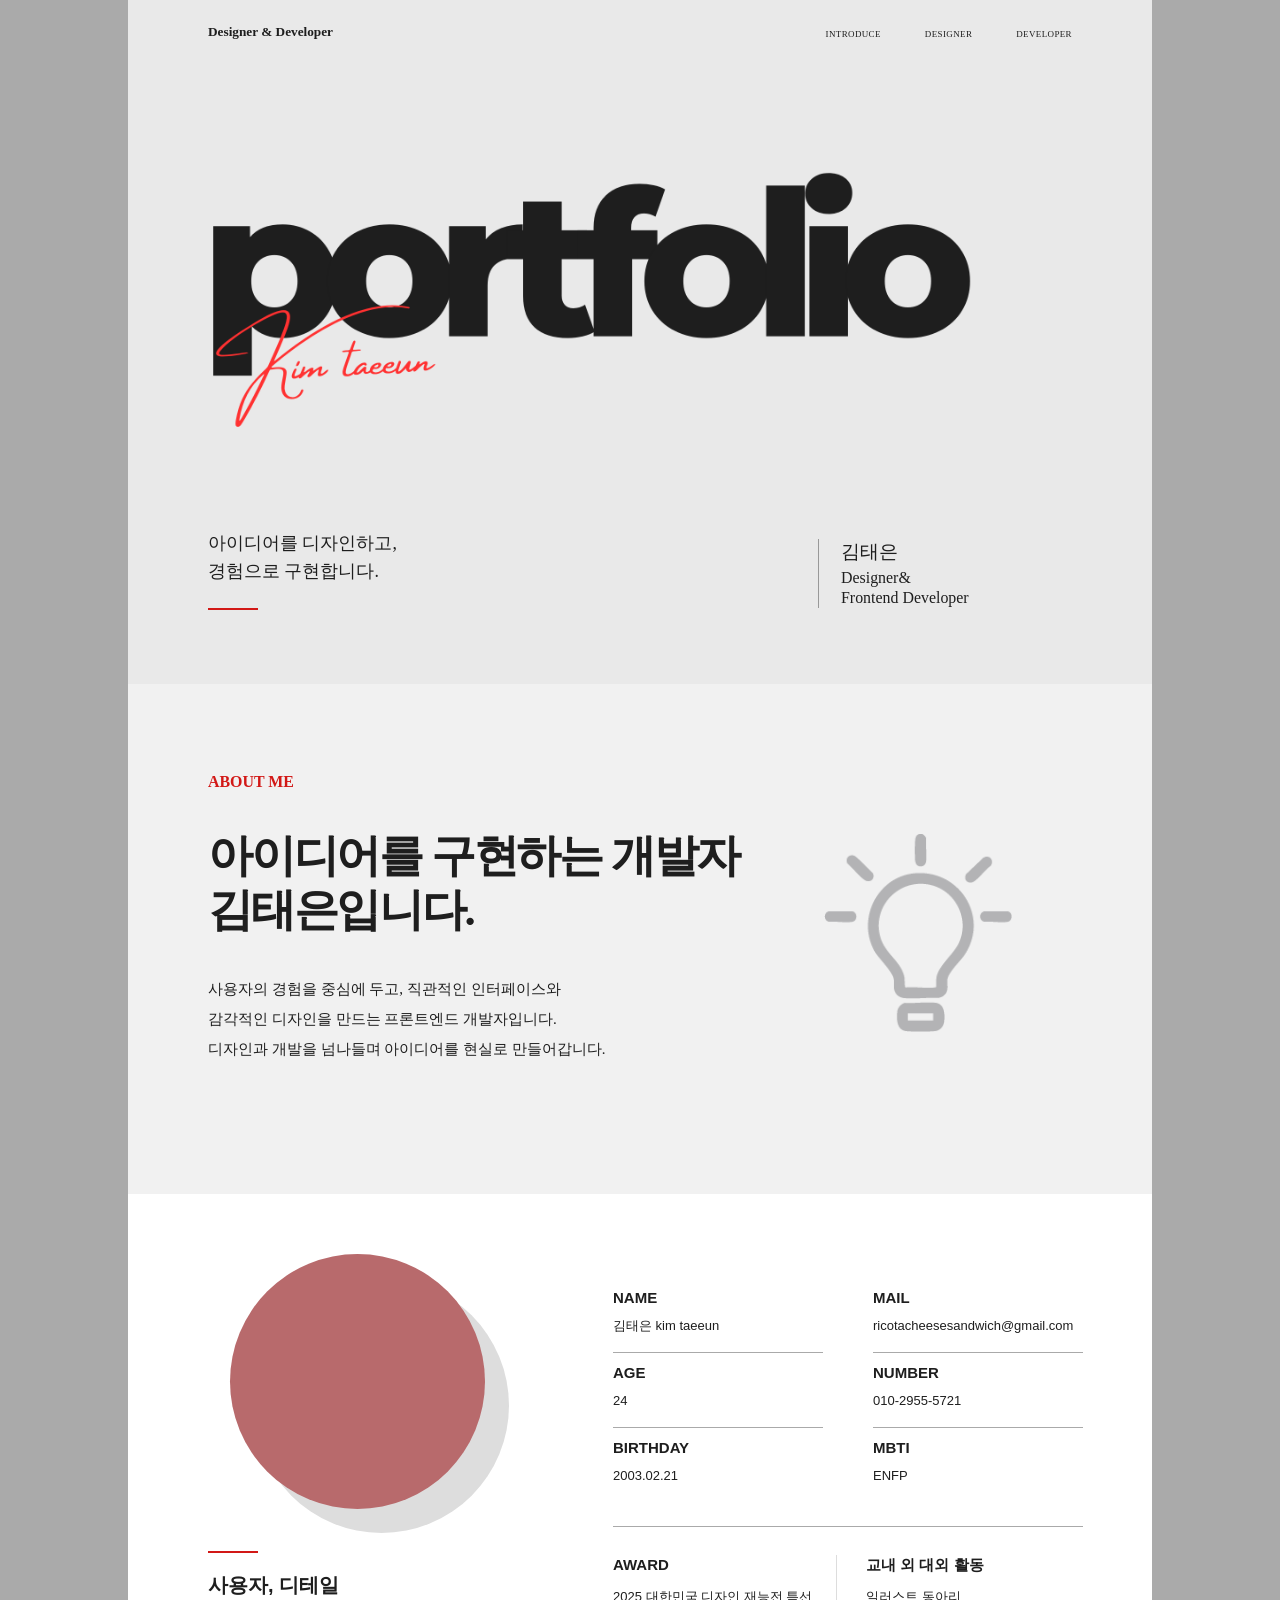
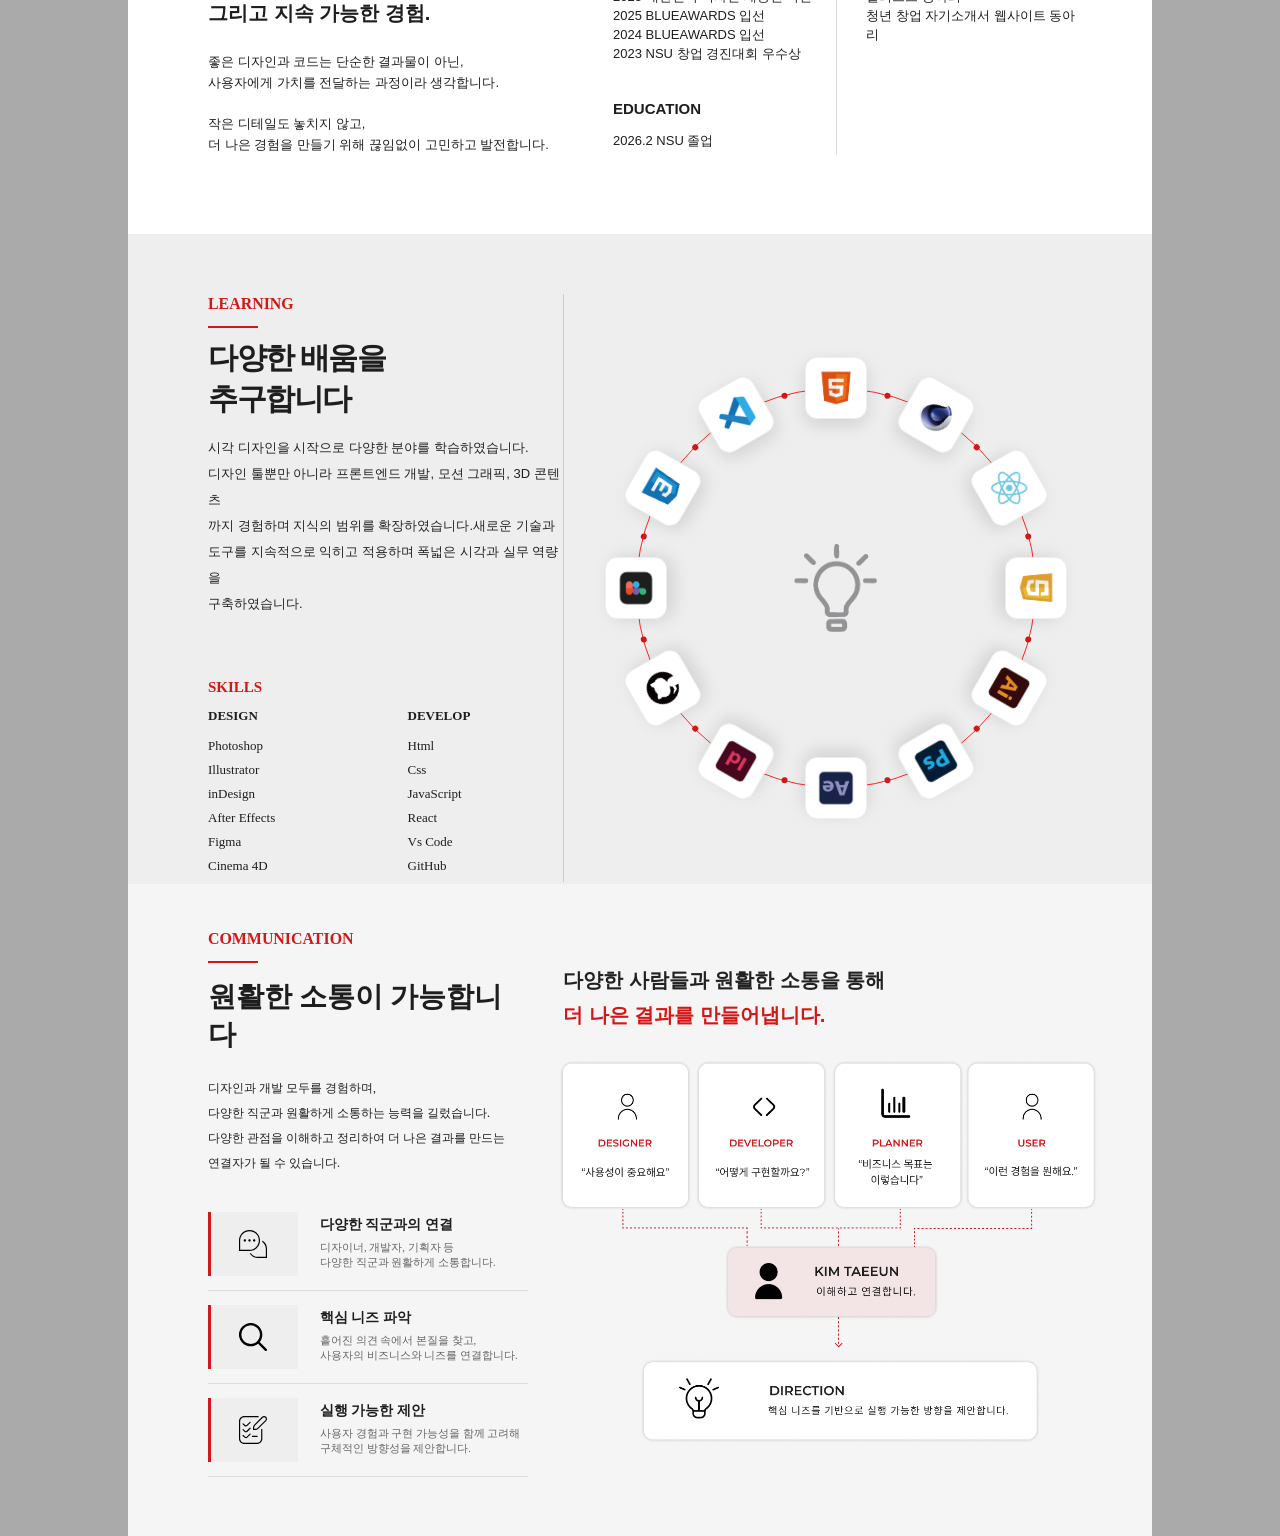
==== commit d8733f21: "html+css=end1" ====
--- a/index.html
+++ b/index.html
@@ -162,10 +162,11 @@
             </h2>
 
             <p>
-              좋은 디자인과 코드는 단순한 결과물이 아닌,<br />
-              사용자에게 가치를 전달하는 과정이라 생각합니다.<br />
-              작은 디테일도 놓치지 않고, 더 나은 경험을 만들기 위해<br />
-              끊임없이 고민하고 발전합니다.
+              시각 디자인을 시작으로 다양한 분야를 학습하였습니다.<br />
+              디자인 툴뿐만 아니라 프론트엔드 개발, 모션 그래픽, 3D 콘텐츠<br />
+              까지 경험하며 지식의 범위를 확장하였습니다.새로운 기술과 <br />
+              도구를 지속적으로 익히고 적용하며 폭넓은 시각과 실무 역량을 <br />
+              구축하였습니다.
             </p>
 
             <section class="skills">
@@ -345,48 +346,7 @@
               <h3>다양한 사람들과 원활한 소통을 통해</h3>
               <p>더 나은 결과를 만들어냅니다.</p>
             </div>
-
-            <ul class="role-list">
-              <li>
-                <img src="img\person_icon.svg" alt="선사람아이콘" />
-                <strong>DESIGNER</strong>
-                <p>“사용성이 중요해요?”</p>
-              </li>
-
-              <li>
-                <img src="img\component_understanding.svg" alt="코드아이콘" />
-                <strong>DEVELOPER</strong>
-                <p>“어떻게 구현할까요?”</p>
-              </li>
-
-              <li>
-                <img src="img\planner.svg" alt="그래프아이콘" />
-                <strong>PLANNER</strong>
-                <p>비즈니스 목표는<br />이렇습니다</p>
-              </li>
-
-              <li>
-                <img src="img\person_icon.svg" alt="사용자아이콘" />
-                <strong>USER</strong>
-                <p>“이런 경험을 원해요”</p>
-              </li>
-            </ul>
-
-            <article class="taeeun-card">
-              <img src="img\filled_person_icon.svg" alt="채워진사람아이콘" />
-              <div>
-                <h4>KIM TAEEUN</h4>
-                <p>이 경험을 연결합니다.</p>
-              </div>
-            </article>
-
-            <article class="direction-card">
-              <img src="img\direction.svg" alt="아이디어전구" />
-              <div>
-                <h4>DIRECTION</h4>
-                <p>핵심 니즈를 기반으로 실행 가능한 방향을 제안합니다.</p>
-              </div>
-            </article>
+            <img class="flow-img" src="img/Frame 44.png" alt="소통 흐름도" />
           </section>
         </section>
       </main>
--- a/indexstyle.css
+++ b/indexstyle.css
@@ -428,7 +428,7 @@
 }
 /* 다양한 배움 추구 */
 .learning-section h2 {
-  margin: 20px 0 34px;
+  margin: 10px 0 15px;
   letter-spacing: -0.05em;
   color: #1e1e1e;
   leading-trim: both;
@@ -443,7 +443,7 @@
 .learning-section__left > p:not(.section-label) {
   margin: 0;
   font-size: 13px;
-  line-height: 1.9;
+  line-height: 2;
 }
 
 .skills {
@@ -738,8 +738,8 @@
   min-height: 500px;
   height: auto;
   display: grid;
-  grid-template-columns: 320px 1fr;
-  gap: 45px;
+  grid-template-columns: 420px 1fr;
+  gap: 60px;
   overflow: visible;
 }
 
@@ -843,18 +843,32 @@
 .collaboration-flow {
   min-width: 0;
   padding-top: 8px;
+  overflow: visible;
+}
+
+.collaboration-flow {
+  min-width: 0;
+  padding-top: 8px;
 }
 
 .flow-title h3 {
-  margin: 0 0 8px;
-  font-size: 12px;
+  margin: 30px -125px 8px;
+  font-size: 20px;
 }
 
 .flow-title p {
-  margin: 0 0 22px;
+  margin: 0px -125px 0;
   color: #d21816;
-  font-size: 12px;
+  font-size: 20px;
   font-weight: 700;
+}
+.flow-img {
+  width: 600px;
+  max-width: none;
+  display: block;
+
+  margin-left: -160px;
+  margin-top: 10px;
 }
 
 /* 상단 카드 */
